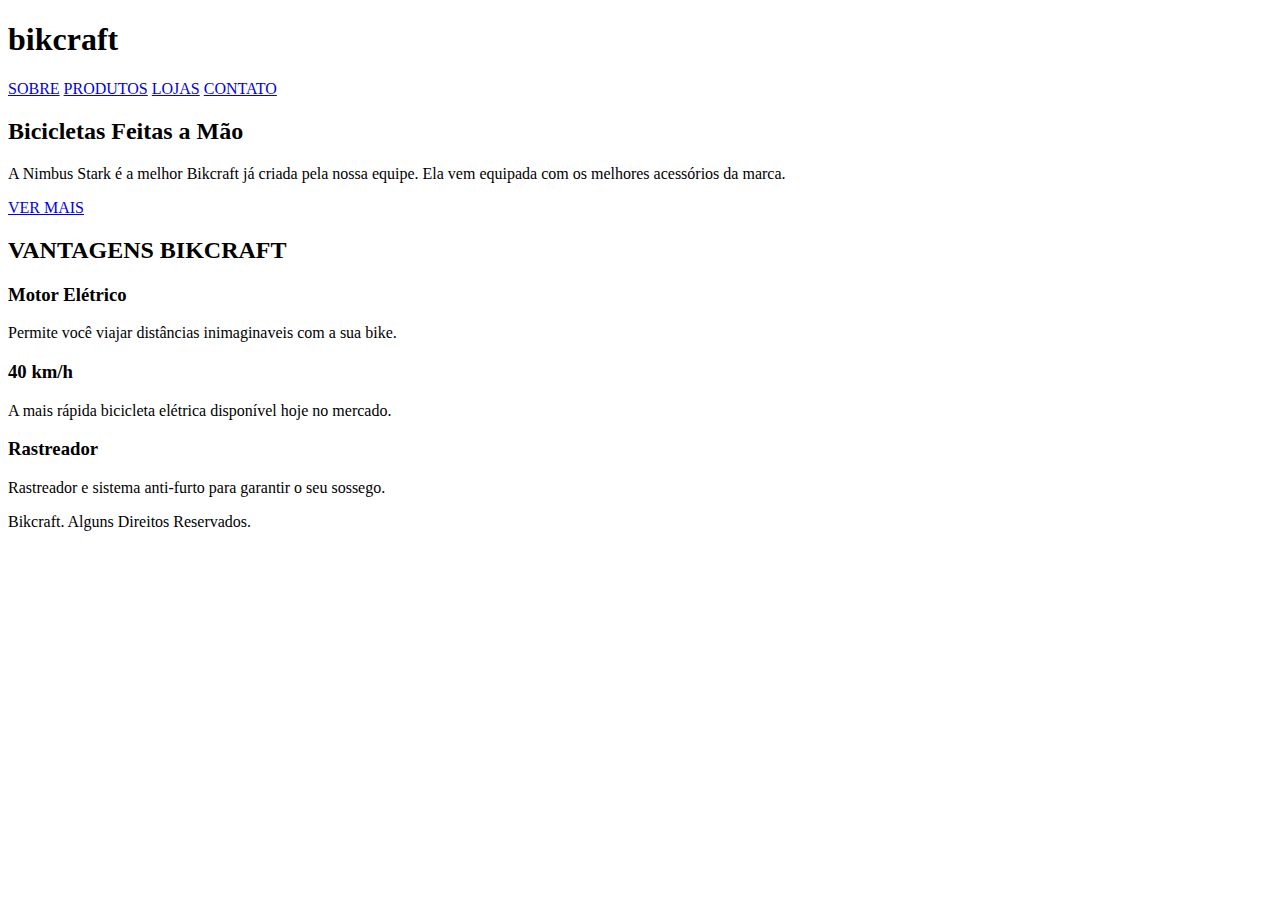
==== Bikcraft/index.html @ 1a981b2a "Create index.html" ====
<!DOCTYPE html>
<html lang="pt-br">
<head>
    <meta charset="UTF-8">
    <meta http-equiv="X-UA-Compatible" content="IE=edge">
    <meta name="viewport" content="width=device-width, initial-scale=1.0">
    <title>Bikcraft</title>
</head>
<body>
    <header>
        <h1>bikcraft</h1>
    </header>

    <a href="#">SOBRE</a>
    <a href="#">PRODUTOS</a>
    <a href="#">LOJAS</a>
    <a href="#">CONTATO</a>

    <h2>Bicicletas Feitas a Mão</h2>

    <p>A Nimbus Stark é a melhor Bikcraft já criada pela nossa equipe. Ela vem equipada com os melhores acessórios da marca.</p>

    <a href="#">VER MAIS</a>

    <h2>VANTAGENS BIKCRAFT</h2>

    <h3>Motor Elétrico</h3>
    <p>Permite você viajar distâncias inimaginaveis com a sua bike.</p>
    
    <h3>40 km/h</h3>
    <p>A mais rápida bicicleta elétrica disponível hoje no mercado.</p>

    <h3>Rastreador</h3>
    <p>Rastreador e sistema anti-furto para garantir o seu sossego.</p>

    <footer>
        <p>Bikcraft. Alguns Direitos Reservados.</p>
    </footer>
</body>
</html>
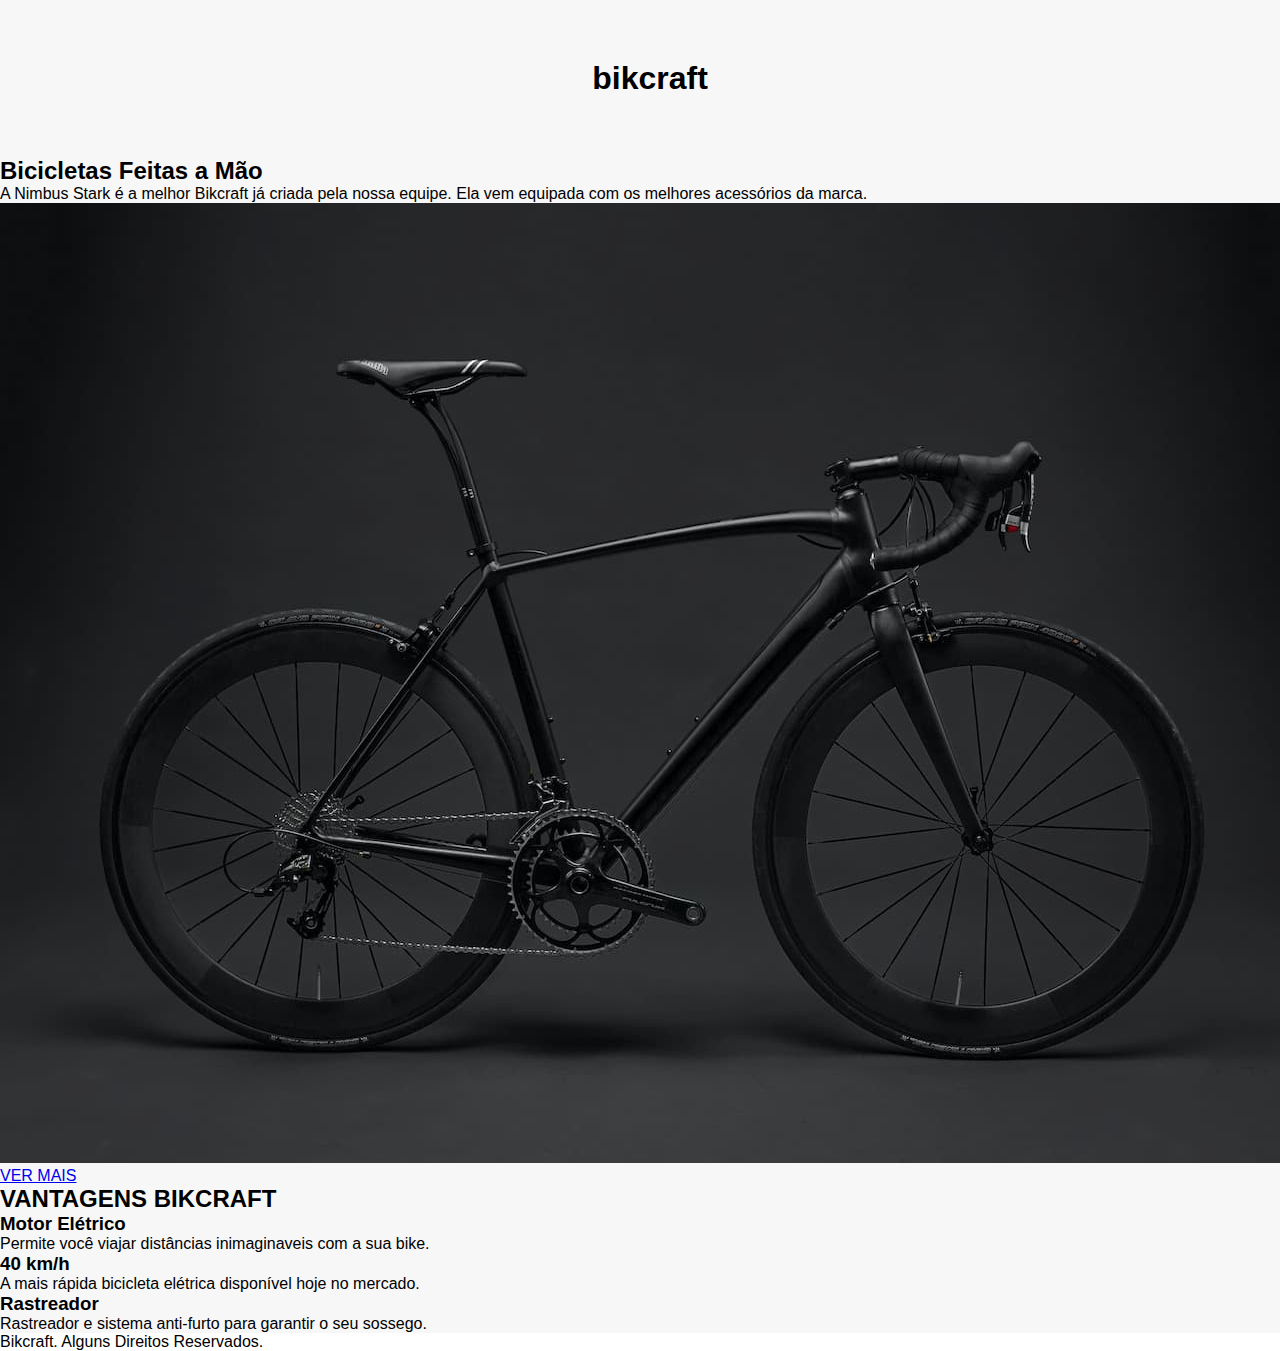
==== commit 43e890cc: "imagem" ====
--- a/Bikcraft/index.html
+++ b/Bikcraft/index.html
@@ -5,33 +5,44 @@
     <meta http-equiv="X-UA-Compatible" content="IE=edge">
     <meta name="viewport" content="width=device-width, initial-scale=1.0">
     <title>Bikcraft</title>
+    <link rel="stylesheet" href="style.css">
 </head>
 <body>
-    <header>
-        <h1>bikcraft</h1>
-    </header>
-
-    <a href="#">SOBRE</a>
-    <a href="#">PRODUTOS</a>
-    <a href="#">LOJAS</a>
-    <a href="#">CONTATO</a>
-
-    <h2>Bicicletas Feitas a Mão</h2>
-
-    <p>A Nimbus Stark é a melhor Bikcraft já criada pela nossa equipe. Ela vem equipada com os melhores acessórios da marca.</p>
-
-    <a href="#">VER MAIS</a>
-
-    <h2>VANTAGENS BIKCRAFT</h2>
-
-    <h3>Motor Elétrico</h3>
-    <p>Permite você viajar distâncias inimaginaveis com a sua bike.</p>
-    
-    <h3>40 km/h</h3>
-    <p>A mais rápida bicicleta elétrica disponível hoje no mercado.</p>
-
-    <h3>Rastreador</h3>
-    <p>Rastreador e sistema anti-furto para garantir o seu sossego.</p>
+    <div>
+        <header>
+            <h1>bikcraft</h1>
+        </header>
+        <main>
+            <a href="#">SOBRE</a>
+            <a href="#">PRODUTOS</a>
+            <a href="#">LOJAS</a>
+            <a href="#">CONTATO</a>
+        </main>
+        <nav>
+            <section id="bicicletas">
+                <h2>Bicicletas Feitas a Mão</h2>
+                <p>A Nimbus Stark é a melhor Bikcraft já criada pela nossa equipe. Ela vem equipada com os melhores acessórios da marca.</p>
+            <img src="img/bicicleta.jpg" alt="">
+            <a href="#">VER MAIS</a>
+            </section>
+            <section id="vantagens">
+                <h2>VANTAGENS BIKCRAFT</h2>
+            </section>
+            <article>
+                <h3>Motor Elétrico</h3>
+                <p>Permite você viajar distâncias inimaginaveis com a sua bike.</p>
+            </article>
+        
+            <article>
+                <h3>40 km/h</h3>
+                <p>A mais rápida bicicleta elétrica disponível hoje no mercado.</p>
+            </article>
+            <article>
+                <h3>Rastreador</h3>
+                <p>Rastreador e sistema anti-furto para garantir o seu sossego.</p>
+            </article>
+        </nav>
+    </div>
 
     <footer>
         <p>Bikcraft. Alguns Direitos Reservados.</p>
--- a/Bikcraft/style.css
+++ b/Bikcraft/style.css
@@ -0,0 +1,40 @@
+@charset "UTF-8";
+
+*{
+    padding: 0px;
+    margin: 0px;
+    font-family: Arial, Helvetica, sans-serif;
+}
+
+div{
+    background-color: #F7F7F7;
+    display: grid;
+    grid-template-columns: 1fr 1fr;
+}
+
+header{
+    padding: 60px;
+}
+
+header > h1 {
+    text-align: center;;
+}
+
+main{
+    text-align: center;
+}
+
+main > a{
+    background-color: white;
+    color: black;
+    text-decoration: none;
+    margin-right: 15px;
+    padding: 15px 30px;
+    
+}
+
+.bicicletas{
+   
+    max-width: 50px;
+    
+}
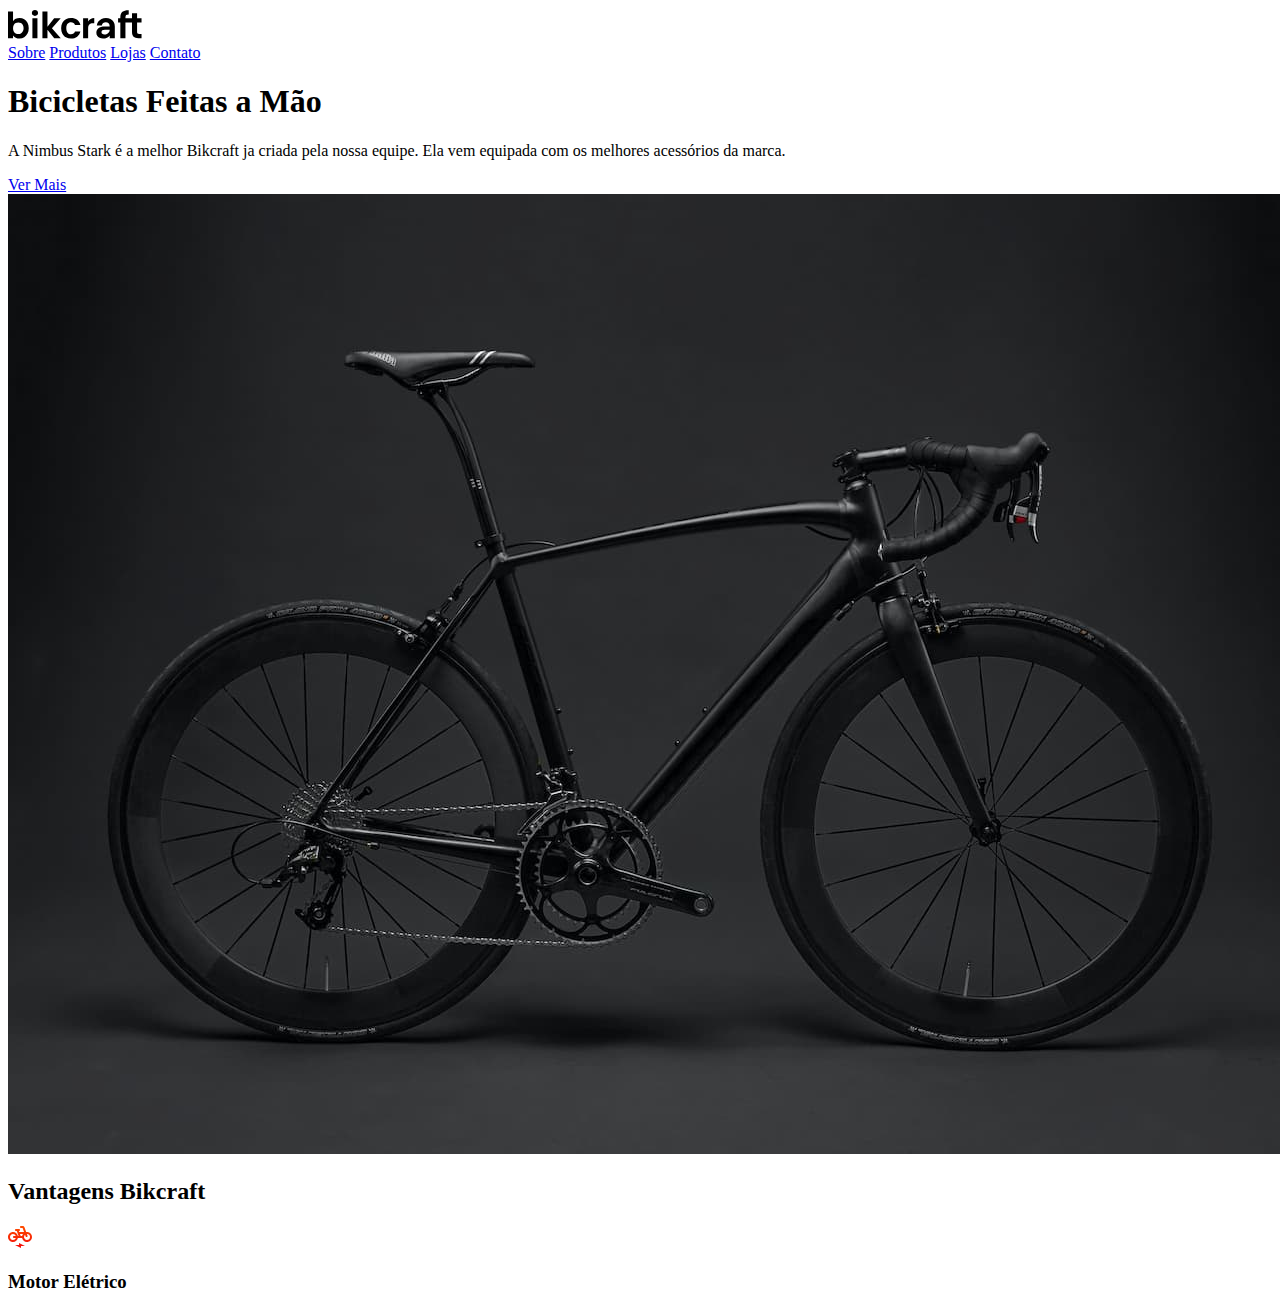
==== commit 6f7505b7: "Atualizando" ====
--- a/Bikcraft/index.html
+++ b/Bikcraft/index.html
@@ -5,47 +5,38 @@
     <meta http-equiv="X-UA-Compatible" content="IE=edge">
     <meta name="viewport" content="width=device-width, initial-scale=1.0">
     <title>Bikcraft</title>
-    <link rel="stylesheet" href="style.css">
 </head>
 <body>
+    <img src="img/bikcraft.svg" alt="Bikcraft">
+
     <div>
-        <header>
-            <h1>bikcraft</h1>
-        </header>
-        <main>
-            <a href="#">SOBRE</a>
-            <a href="#">PRODUTOS</a>
-            <a href="#">LOJAS</a>
-            <a href="#">CONTATO</a>
-        </main>
-        <nav>
-            <section id="bicicletas">
-                <h2>Bicicletas Feitas a Mão</h2>
-                <p>A Nimbus Stark é a melhor Bikcraft já criada pela nossa equipe. Ela vem equipada com os melhores acessórios da marca.</p>
-            <img src="img/bicicleta.jpg" alt="">
-            <a href="#">VER MAIS</a>
-            </section>
-            <section id="vantagens">
-                <h2>VANTAGENS BIKCRAFT</h2>
-            </section>
-            <article>
-                <h3>Motor Elétrico</h3>
-                <p>Permite você viajar distâncias inimaginaveis com a sua bike.</p>
-            </article>
-        
-            <article>
-                <h3>40 km/h</h3>
-                <p>A mais rápida bicicleta elétrica disponível hoje no mercado.</p>
-            </article>
-            <article>
-                <h3>Rastreador</h3>
-                <p>Rastreador e sistema anti-furto para garantir o seu sossego.</p>
-            </article>
-        </nav>
+        <a href="#">Sobre</a>
+        <a href="#">Produtos</a>
+        <a href="#">Lojas</a>
+        <a href="#">Contato</a>
     </div>
 
-    <footer>
-        <p>Bikcraft. Alguns Direitos Reservados.</p>
-    </footer>
+    <div class="conteudo">
+        <div class="introducao">
+            <span class="detalhe"></span>
+            <h1>Bicicletas Feitas a Mão</h1>
+            <p>A Nimbus Stark é a melhor Bikcraft ja criada pela nossa equipe. Ela vem equipada com os melhores acessórios da marca.
+            </p>
+            <a href="#">Ver Mais</a>
+        </div>
+
+        <img src="img/bicicleta.jpg" alt="Bicicleta Bikcraft preta">
+
+        <h2 class="subtitulo">Vantagens Bikcraft</h2>
+        
+        <div class="vantagens">
+            <div class="vantagens-item"></div>
+            <img src="img/eletrica.svg" alt="">
+            <h3>Motor Elétrico</h3>
+            <p></p>
+
+        </div>
+    </div>
+    
 </body>
 </html>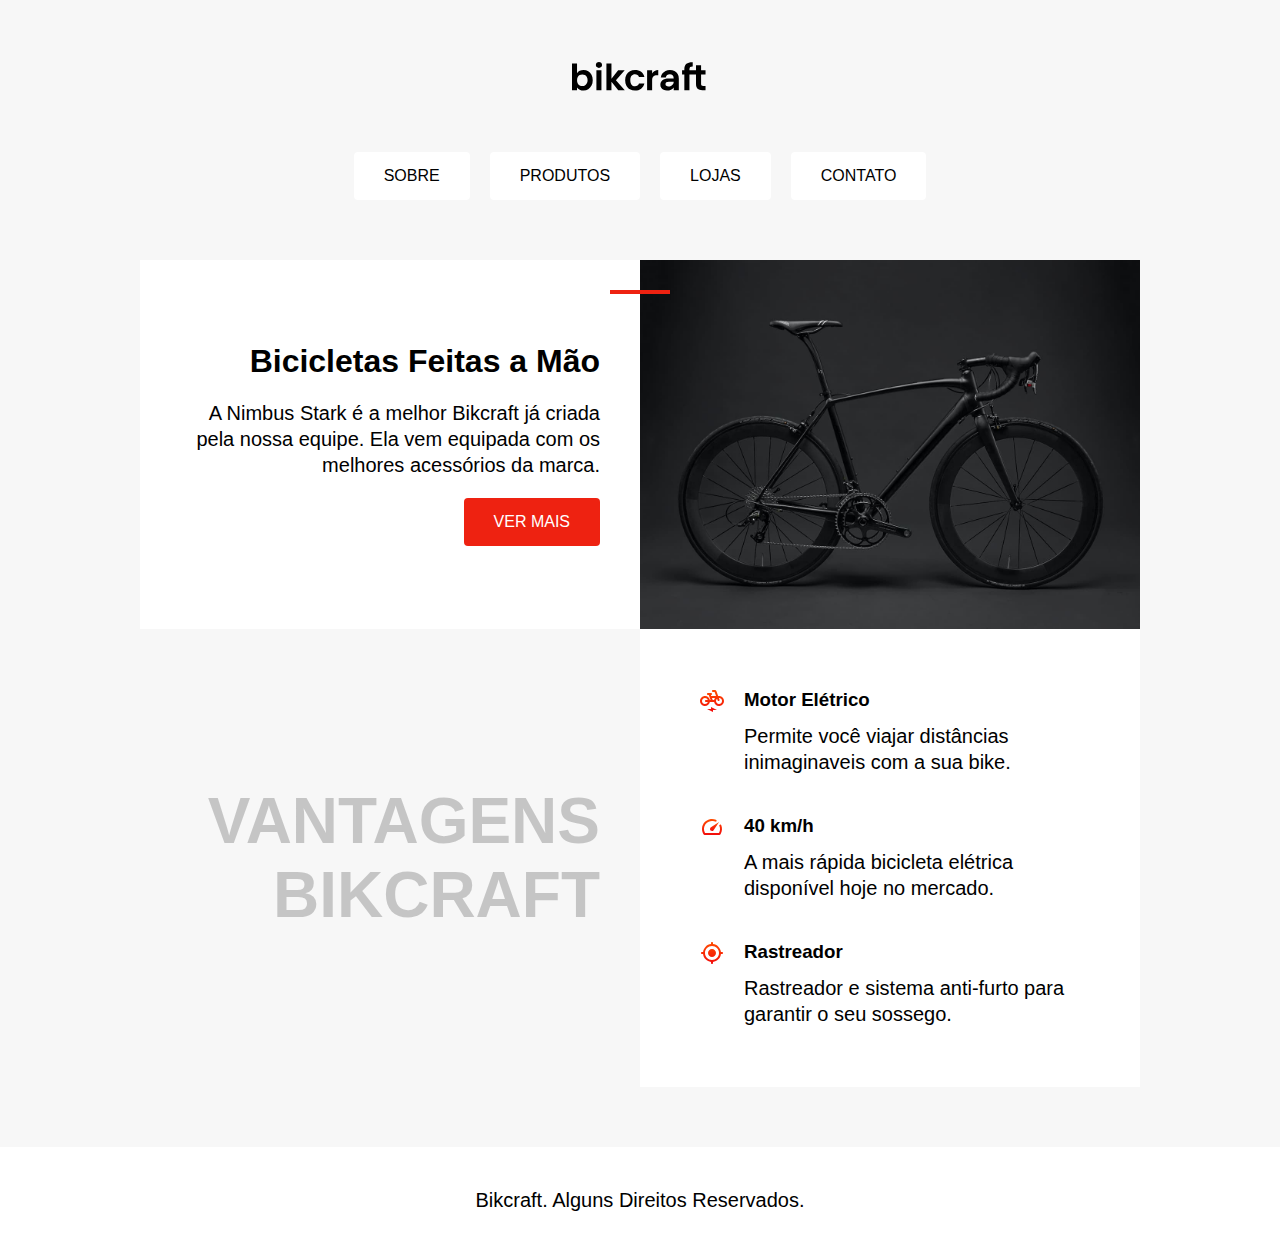
==== commit 7c968f2d: "Finalizado" ====
--- a/Bikcraft/index.html
+++ b/Bikcraft/index.html
@@ -5,11 +5,12 @@
     <meta http-equiv="X-UA-Compatible" content="IE=edge">
     <meta name="viewport" content="width=device-width, initial-scale=1.0">
     <title>Bikcraft</title>
+    <link rel="stylesheet" href="style.css">
 </head>
 <body>
     <img src="img/bikcraft.svg" alt="Bikcraft">
 
-    <div>
+    <div class="menu">
         <a href="#">Sobre</a>
         <a href="#">Produtos</a>
         <a href="#">Lojas</a>
@@ -18,25 +19,38 @@
 
     <div class="conteudo">
         <div class="introducao">
-            <span class="detalhe"></span>
-            <h1>Bicicletas Feitas a Mão</h1>
-            <p>A Nimbus Stark é a melhor Bikcraft ja criada pela nossa equipe. Ela vem equipada com os melhores acessórios da marca.
-            </p>
-            <a href="#">Ver Mais</a>
+          <span class="detalhe"></span>
+          <h1>Bicicletas Feitas a Mão</h1>
+          <p>A Nimbus Stark é a melhor Bikcraft já criada pela nossa equipe. Ela vem equipada com os melhores acessórios da marca.</p>
+          <a class="botao" href="/">Ver Mais</a>
         </div>
-
-        <img src="img/bicicleta.jpg" alt="Bicicleta Bikcraft preta">
-
+    
+        <img src="./img/bicicleta.jpg" alt="Bicicleta Bikcraft Preta">
+    
         <h2 class="subtitulo">Vantagens Bikcraft</h2>
-        
+    
         <div class="vantagens">
-            <div class="vantagens-item"></div>
-            <img src="img/eletrica.svg" alt="">
+          <div class="vantagens-item">
+            <img src="./img/eletrica.svg" alt="">
             <h3>Motor Elétrico</h3>
-            <p></p>
-
+            <p>Permite você viajar distâncias inimaginaveis com a sua bike.</p>
+          </div>
+          <div class="vantagens-item">
+            <img src="./img/velocidade.svg" alt="">
+            <h3>40 km/h</h3>
+            <p>A mais rápida bicicleta elétrica disponível hoje no mercado.</p>
+          </div>
+          <div class="vantagens-item">
+            <img src="./img/rastreador.svg" alt="">
+            <h3>Rastreador</h3>
+            <p>Rastreador e sistema anti-furto para garantir o seu sossego.</p>
+          </div>
         </div>
-    </div>
+      </div>
     
-</body>
-</html>+      <div class="rodape">
+        <p>Bikcraft. Alguns Direitos Reservados.</p>
+      </div>
+    </body>
+    
+    </html>--- a/Bikcraft/style.css
+++ b/Bikcraft/style.css
@@ -0,0 +1,114 @@
+@charset "UTF-8";
+
+body{
+    font-family: Arial, Helvetica, sans-serif;
+    margin: 0px;
+    background: #f7f7f7;
+    display: grid;
+    gap: 60px;
+    justify-items: center;
+    margin-top: 60px;
+}
+
+img{
+    max-width: 100%;
+    display: block;
+}
+
+a{
+    text-decoration: none;
+}
+
+p, h1, h2, h3{
+    margin: 0px;
+}
+
+p{
+    font-size: 20px;
+    line-height: 1.3;
+}
+
+.menu{
+    display: flex;
+    flex-wrap: wrap;
+    gap: 20px;
+    justify-content: center;
+}
+
+.menu a{
+    background: #fff;
+    padding: 15px 30px;
+    border-radius: 4px;
+    color: #000;
+    text-transform: uppercase;
+}
+
+.conteudo{
+    display: grid;
+    grid-template-columns: 1fr 1fr;
+    max-width: 1000px;
+}
+
+.introducao{
+    background: #fff;
+    padding: 40px;
+    text-align: right;
+    position: relative;
+    display: grid;
+    gap: 20px;
+    align-content: center;
+    justify-items: end;
+}
+
+.detalhe{
+    width: 60px;
+    height: 4px;
+    background: #e21;
+    position: absolute;
+    top: 30px;
+    right: -30px;
+
+}
+
+.botao{
+    background: #e21;
+    color: #fff;
+    padding: 15px 30px;
+    border-radius: 4px;
+    text-transform: uppercase;
+}
+
+.subtitulo{
+    font-size: 64px;
+    text-transform: uppercase;
+    color: rgba(0, 0, 0, 0.2);
+    text-align: right;
+    padding: 40px;
+    align-self: center;
+}
+
+.vantagens{
+    background: #fff;
+    padding: 40px;
+}
+
+.vantagens-item{
+    display: grid;
+    grid-template-columns: auto 1fr;
+    gap: 10px 20px;
+    padding: 20px;
+    background: ;
+}
+
+.vantagens-item p {
+    grid-column: 2;
+}
+
+.rodape{
+    background: #fff;
+    width: 100%;
+    text-align: center;
+    padding: 40px;
+    box-sizing: border-box;
+
+}